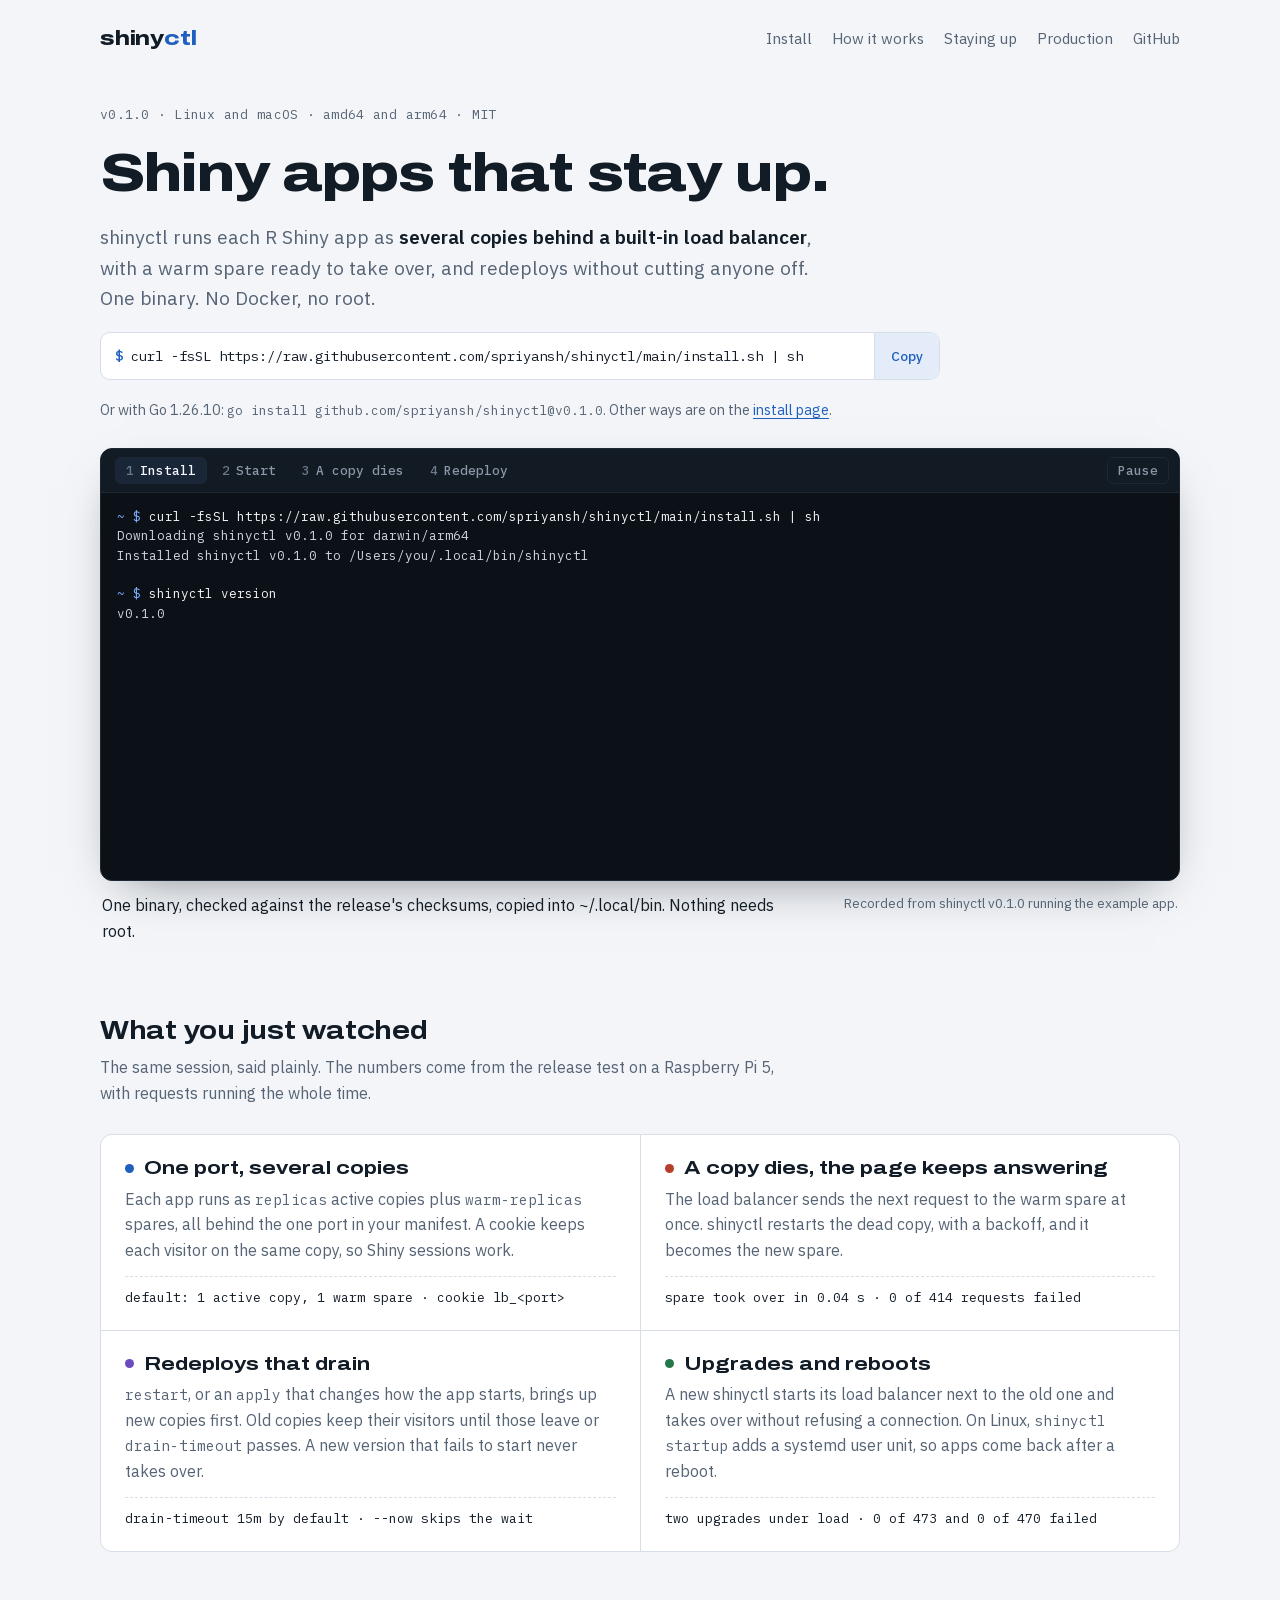
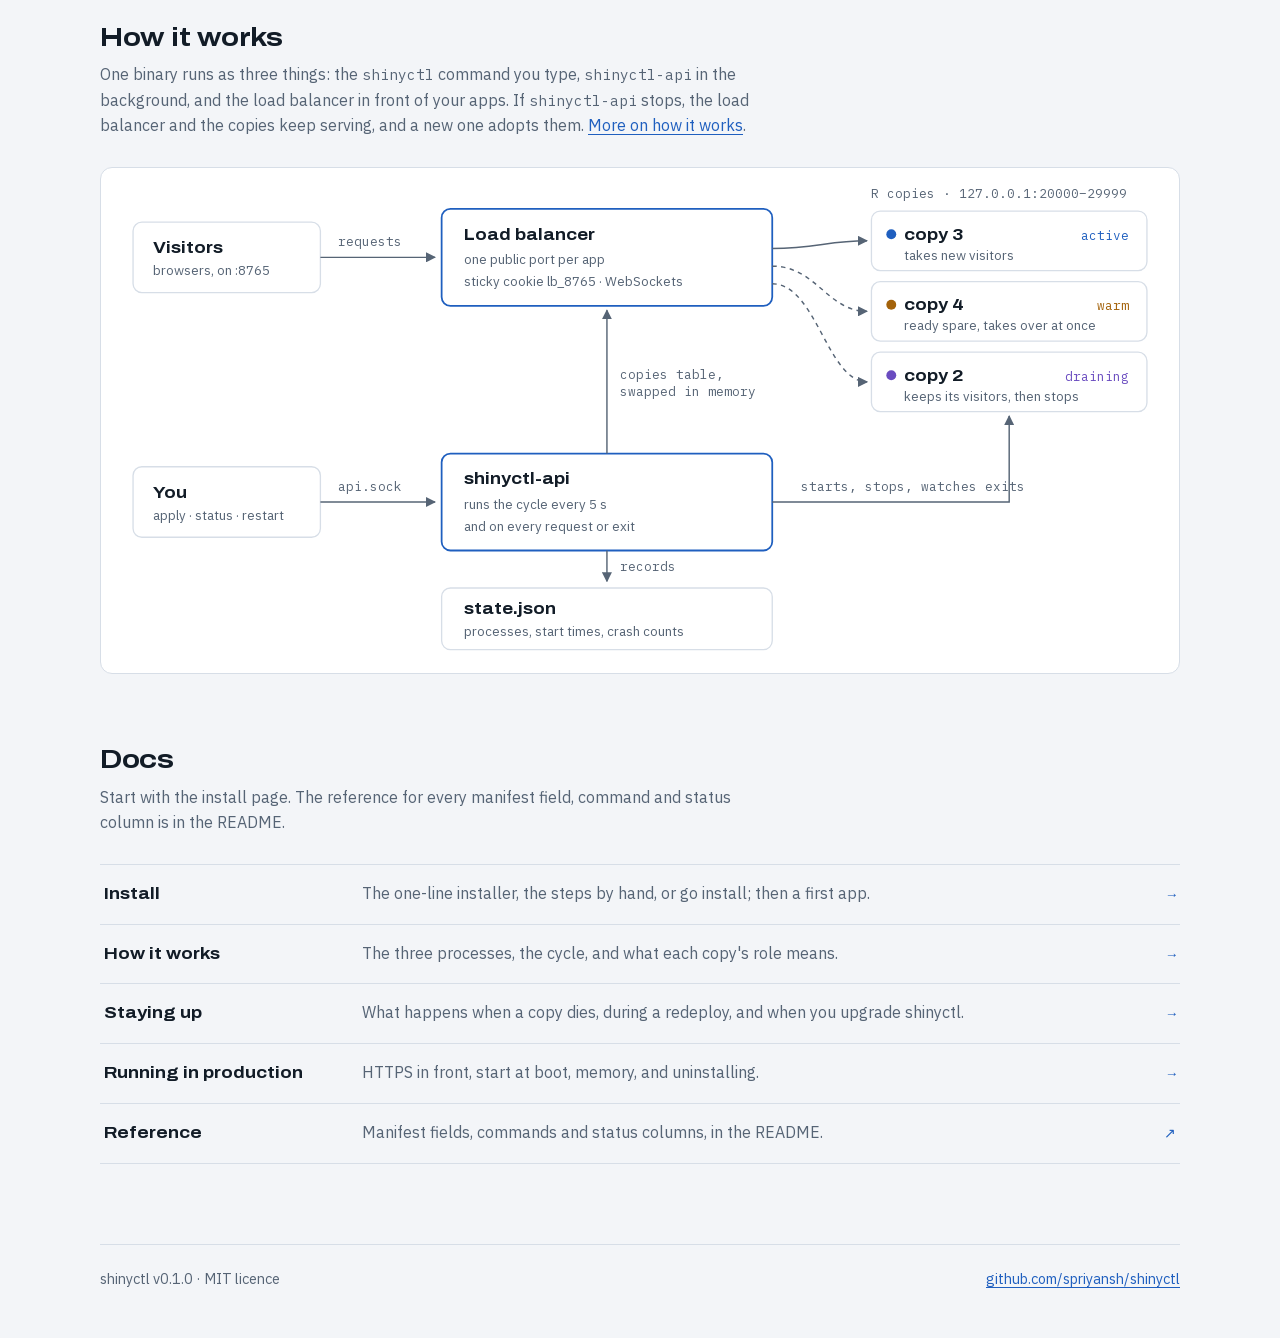
==== site/index.html @ 1c8b4a30 "docs: add a website with diagrams of how it works The README is the reference; the site explains. si" ====
<!doctype html>
<html lang="en" class="no-js">
<head>
<meta charset="utf-8">
<meta name="viewport" content="width=device-width, initial-scale=1, viewport-fit=cover">
<title>shinyctl: Shiny apps that stay up</title>
<meta name="description" content="shinyctl runs each R Shiny app as several copies behind a built-in load balancer, with a warm spare and redeploys that don't cut visitors off. One binary for Linux and macOS, no Docker, no root.">
<meta property="og:title" content="shinyctl: Shiny apps that stay up">
<meta property="og:description" content="Several copies of each Shiny app behind a built-in load balancer, warm spares, and redeploys that don't cut visitors off. One binary, no Docker.">
<link rel="icon" href="assets/favicon.svg" type="image/svg+xml">
<link rel="preload" href="assets/fonts/archivo-latin.woff2" as="font" type="font/woff2" crossorigin>
<link rel="stylesheet" href="assets/site.css">
<script src="assets/site.js" defer></script>
</head>
<body>
<div class="wrap">
<header class="top">
  <a class="mark" href="index.html">shiny<span>ctl</span></a>
  <nav class="nav" aria-label="Site">
    <a href="install.html">Install</a>
    <a href="how-it-works.html">How it works</a>
    <a href="staying-up.html">Staying up</a>
    <a href="production.html">Production</a>
    <a href="https://github.com/spriyansh/shinyctl">GitHub</a>
  </nav>
</header>

<main>
  <section class="hero" aria-labelledby="h1">
    <p class="eyebrow">v0.1.0 · Linux and macOS · amd64 and arm64 · MIT</p>
    <h1 id="h1">Shiny apps that stay up.</h1>
    <p class="lede">shinyctl runs each R Shiny app as <strong>several copies behind a built-in load balancer</strong>, with a warm spare ready to take over, and redeploys without cutting anyone off. One binary. No Docker, no root.</p>
    <div class="install">
      <code id="install-cmd" data-text="curl -fsSL https://raw.githubusercontent.com/spriyansh/shinyctl/main/install.sh | sh"><b>$ </b>curl -fsSL https://raw.githubusercontent.com/spriyansh/shinyctl/main/install.sh | sh</code>
      <button type="button" data-copy="install-cmd">Copy</button>
    </div>
    <p class="alt">Or with Go 1.26.10: <code>go install github.com/spriyansh/shinyctl@v0.1.0</code>. Other ways are on the <a href="install.html">install page</a>.</p>
  </section>

  <figure class="watch" id="watch">
    <div class="term">
      <div class="term-bar">
        <div class="scenes" role="group" aria-label="Scenes">
          <button type="button" aria-pressed="true"><span class="n">1</span>Install</button>
          <button type="button" aria-pressed="false"><span class="n">2</span>Start</button>
          <button type="button" aria-pressed="false"><span class="n">3</span>A copy dies</button>
          <button type="button" aria-pressed="false"><span class="n">4</span>Redeploy</button>
        </div>
        <button type="button" class="play" id="play" aria-pressed="true">Play</button>
      </div>
      <div class="term-body" id="term" tabindex="0" aria-label="Terminal session"><div class="ln"><span class="ps">~ $ </span><span class="cmd">curl -fsSL https://raw.githubusercontent.com/spriyansh/shinyctl/main/install.sh | sh</span></div><div class="ln">Downloading shinyctl v0.1.0 for darwin/arm64</div><div class="ln">Installed shinyctl v0.1.0 to /Users/you/.local/bin/shinyctl</div><div class="ln"> </div><div class="ln"><span class="ps">~ $ </span><span class="cmd">shinyctl version</span></div><div class="ln">v0.1.0</div></div>
    </div>
    <figcaption class="term-foot">
      <p class="caption" id="caption" aria-live="polite">One binary, checked against the release's checksums, copied into <code>~/.local/bin</code>. Nothing needs root.</p>
      <p class="source">Recorded from shinyctl v0.1.0 running the example app.</p>
    </figcaption>
  </figure>

  <section class="block" aria-labelledby="h-got">
    <header>
      <h2 id="h-got">What you just watched</h2>
      <p>The same session, said plainly. The numbers come from the release test on a Raspberry Pi 5, with requests running the whole time.</p>
    </header>
    <div class="facts">
      <article class="fact">
        <h3><span class="dot active"></span>One port, several copies</h3>
        <p>Each app runs as <code>replicas</code> active copies plus <code>warm-replicas</code> spares, all behind the one port in your manifest. A cookie keeps each visitor on the same copy, so Shiny sessions work.</p>
        <p class="measure">default: 1 active copy, 1 warm spare · cookie lb_&lt;port&gt;</p>
      </article>
      <article class="fact">
        <h3><span class="dot down"></span>A copy dies, the page keeps answering</h3>
        <p>The load balancer sends the next request to the warm spare at once. shinyctl restarts the dead copy, with a backoff, and it becomes the new spare.</p>
        <p class="measure">spare took over in 0.04 s · 0 of 414 requests failed</p>
      </article>
      <article class="fact">
        <h3><span class="dot drain"></span>Redeploys that drain</h3>
        <p><code>restart</code>, or an <code>apply</code> that changes how the app starts, brings up new copies first. Old copies keep their visitors until those leave or <code>drain-timeout</code> passes. A new version that fails to start never takes over.</p>
        <p class="measure">drain-timeout 15m by default · --now skips the wait</p>
      </article>
      <article class="fact">
        <h3><span class="dot ok"></span>Upgrades and reboots</h3>
        <p>A new shinyctl starts its load balancer next to the old one and takes over without refusing a connection. On Linux, <code>shinyctl startup</code> adds a systemd user unit, so apps come back after a reboot.</p>
        <p class="measure">two upgrades under load · 0 of 473 and 0 of 470 failed</p>
      </article>
    </div>
  </section>

  <section class="block" aria-labelledby="h-how">
    <header>
      <h2 id="h-how">How it works</h2>
      <p>One binary runs as three things: the <code>shinyctl</code> command you type, <code>shinyctl-api</code> in the background, and the load balancer in front of your apps. If <code>shinyctl-api</code> stops, the load balancer and the copies keep serving, and a new one adopts them. <a href="how-it-works.html">More on how it works</a>.</p>
    </header>
    <figure class="diagram">
      <svg class="arch-wide" viewBox="0 0 960 440" role="img" aria-labelledby="arch-title arch-desc">
        <title id="arch-title">How shinyctl is put together</title>
        <desc id="arch-desc">Visitors reach the load balancer on the app's port, which sends each request to one of the app's R copies. You talk to shinyctl-api over a socket; it records state in state.json, pushes the copies table to the load balancer, and starts and stops the copies.</desc>
        <defs>
          <marker id="ar" viewBox="0 0 10 10" refX="9" refY="5" markerWidth="7" markerHeight="7" orient="auto-start-reverse"><path class="d-arrow" d="M0,0 L10,5 L0,10 z"/></marker>
        </defs>
        <rect class="d-box" x="20" y="40" width="170" height="64" rx="8"/>
        <text class="d-title" x="38" y="68">Visitors</text>
        <text class="d-sub" x="38" y="88">browsers, on :8765</text>
        <path class="d-wire" d="M190,72 H294" marker-end="url(#ar)"/>
        <text class="d-label" x="206" y="62">requests</text>
        <rect class="d-box key" x="300" y="28" width="300" height="88" rx="8"/>
        <text class="d-title" x="320" y="56">Load balancer</text>
        <text class="d-sub" x="320" y="78">one public port per app</text>
        <text class="d-sub" x="320" y="98">sticky cookie lb_8765 · WebSockets</text>
        <text class="d-label" x="690" y="18">R copies · 127.0.0.1:20000–29999</text>
        <rect class="d-box" x="690" y="30" width="250" height="54" rx="8"/>
        <circle class="r-active" cx="708" cy="51" r="4.5"/>
        <text class="d-title" x="720" y="56">copy 3</text>
        <text class="d-label r-active" x="924" y="56" text-anchor="end">active</text>
        <text class="d-sub" x="720" y="74">takes new visitors</text>
        <rect class="d-box" x="690" y="94" width="250" height="54" rx="8"/>
        <circle class="r-warm" cx="708" cy="115" r="4.5"/>
        <text class="d-title" x="720" y="120">copy 4</text>
        <text class="d-label r-warm" x="924" y="120" text-anchor="end">warm</text>
        <text class="d-sub" x="720" y="138">ready spare, takes over at once</text>
        <rect class="d-box" x="690" y="158" width="250" height="54" rx="8"/>
        <circle class="r-drain" cx="708" cy="179" r="4.5"/>
        <text class="d-title" x="720" y="184">copy 2</text>
        <text class="d-label r-drain" x="924" y="184" text-anchor="end">draining</text>
        <text class="d-sub" x="720" y="202">keeps its visitors, then stops</text>
        <path class="d-wire" d="M600,64 C640,64 650,57 686,57" marker-end="url(#ar)"/>
        <path class="d-wire dash" d="M600,80 C640,80 650,121 686,121" marker-end="url(#ar)"/>
        <path class="d-wire dash" d="M600,96 C640,96 650,185 686,185" marker-end="url(#ar)"/>
        <rect class="d-box key" x="300" y="250" width="300" height="88" rx="8"/>
        <text class="d-title" x="320" y="278">shinyctl-api</text>
        <text class="d-sub" x="320" y="300">runs the cycle every 5 s</text>
        <text class="d-sub" x="320" y="320">and on every request or exit</text>
        <path class="d-wire" d="M450,250 V120" marker-end="url(#ar)"/>
        <text class="d-label" x="462" y="182">copies table,</text>
        <text class="d-label" x="462" y="198">swapped in memory</text>
        <path class="d-wire" d="M600,294 H815 V216" marker-end="url(#ar)"/>
        <text class="d-label" x="626" y="284">starts, stops, watches exits</text>
        <rect class="d-box" x="20" y="262" width="170" height="64" rx="8"/>
        <text class="d-title" x="38" y="290">You</text>
        <text class="d-sub" x="38" y="310">apply · status · restart</text>
        <path class="d-wire" d="M190,294 H294" marker-end="url(#ar)"/>
        <text class="d-label" x="206" y="284">api.sock</text>
        <path class="d-wire" d="M450,338 V366" marker-end="url(#ar)"/>
        <text class="d-label" x="462" y="357">records</text>
        <rect class="d-box" x="300" y="372" width="300" height="56" rx="8"/>
        <text class="d-title" x="320" y="396">state.json</text>
        <text class="d-sub" x="320" y="416">processes, start times, crash counts</text>
      </svg>
  <svg class="arch-narrow" viewBox="0 0 360 660" role="img" aria-labelledby="archn-title archn-desc">
    <title id="archn-title">How shinyctl is put together</title>
    <desc id="archn-desc">Visitors reach the load balancer, which sends each request to one of the app's R copies. You talk to shinyctl-api, which records state in state.json, pushes the copies table to the load balancer, and starts and stops the copies.</desc>
    <defs>
      <marker id="arn" viewBox="0 0 10 10" refX="9" refY="5" markerWidth="7" markerHeight="7" orient="auto-start-reverse"><path class="d-arrow" d="M0,0 L10,5 L0,10 z"/></marker>
    </defs>
    <rect class="d-box" x="20" y="12" width="270" height="52" rx="8"/>
    <text class="d-title" x="36" y="36">Visitors</text>
    <text class="d-sub" x="36" y="54">browsers, on :8765</text>
    <path class="d-wire" d="M155,64 V92" marker-end="url(#arn)"/>
    <text class="d-label" x="163" y="82">requests</text>
    <rect class="d-box key" x="20" y="96" width="270" height="78" rx="8"/>
    <text class="d-title" x="36" y="120">Load balancer</text>
    <text class="d-sub" x="36" y="140">one public port per app</text>
    <text class="d-sub" x="36" y="158">sticky cookie lb_8765 · WebSockets</text>
    <path class="d-wire" d="M155,174 V200" marker-end="url(#arn)"/>
    <text class="d-label" x="163" y="191">to one copy</text>
    <text class="d-label" x="20" y="222">R copies · 127.0.0.1:20000–29999</text>
    <rect class="d-box" x="20" y="232" width="270" height="48" rx="8"/>
    <circle class="r-active" cx="36" cy="252" r="4.5"/>
    <text class="d-title" x="48" y="257">copy 3</text>
    <text class="d-label r-active" x="278" y="257" text-anchor="end">active</text>
    <text class="d-sub" x="48" y="273">takes new visitors</text>
    <rect class="d-box" x="20" y="288" width="270" height="48" rx="8"/>
    <circle class="r-warm" cx="36" cy="308" r="4.5"/>
    <text class="d-title" x="48" y="313">copy 4</text>
    <text class="d-label r-warm" x="278" y="313" text-anchor="end">warm</text>
    <text class="d-sub" x="48" y="329">ready spare</text>
    <rect class="d-box" x="20" y="344" width="270" height="48" rx="8"/>
    <circle class="r-drain" cx="36" cy="364" r="4.5"/>
    <text class="d-title" x="48" y="369">copy 2</text>
    <text class="d-label r-drain" x="278" y="369" text-anchor="end">draining</text>
    <text class="d-sub" x="48" y="385">keeps its visitors, then stops</text>
    <rect class="d-box" x="20" y="410" width="270" height="48" rx="8"/>
    <text class="d-title" x="36" y="432">You</text>
    <text class="d-sub" x="36" y="449">apply · status · restart</text>
    <path class="d-wire" d="M155,458 V486" marker-end="url(#arn)"/>
    <text class="d-label" x="163" y="476">api.sock</text>
    <rect class="d-box key" x="20" y="490" width="270" height="72" rx="8"/>
    <text class="d-title" x="36" y="514">shinyctl-api</text>
    <text class="d-sub" x="36" y="534">runs the cycle every 5 s</text>
    <text class="d-sub" x="36" y="552">and on every request or exit</text>
    <path class="d-wire" d="M155,562 V590" marker-end="url(#arn)"/>
    <text class="d-label" x="163" y="580">records</text>
    <rect class="d-box" x="20" y="594" width="270" height="52" rx="8"/>
    <text class="d-title" x="36" y="616">state.json</text>
    <text class="d-sub" x="36" y="634">processes, start times, crash counts</text>
    <path class="d-wire" d="M290,512 H318 V312 H294" marker-end="url(#arn)"/>
    <text class="d-label" transform="rotate(-90 333 410)" x="333" y="410" text-anchor="middle">starts and stops</text>
    <path class="d-wire" d="M290,540 H342 V135 H294" marker-end="url(#arn)"/>
    <text class="d-label" transform="rotate(-90 354 330)" x="354" y="330" text-anchor="middle">copies table, swapped in memory</text>
  </svg>
    </figure>
  </section>

  <section class="block" id="docs" aria-labelledby="h-docs">
    <header>
      <h2 id="h-docs">Docs</h2>
      <p>Start with the install page. The reference for every manifest field, command and status column is in the README.</p>
    </header>
    <ul class="docs">
      <li><a href="install.html"><b>Install</b><span>The one-line installer, the steps by hand, or go install; then a first app.</span><i>→</i></a></li>
      <li><a href="how-it-works.html"><b>How it works</b><span>The three processes, the cycle, and what each copy's role means.</span><i>→</i></a></li>
      <li><a href="staying-up.html"><b>Staying up</b><span>What happens when a copy dies, during a redeploy, and when you upgrade shinyctl.</span><i>→</i></a></li>
      <li><a href="production.html"><b>Running in production</b><span>HTTPS in front, start at boot, memory, and uninstalling.</span><i>→</i></a></li>
      <li><a href="https://github.com/spriyansh/shinyctl#manifest"><b>Reference</b><span>Manifest fields, commands and status columns, in the README.</span><i>↗</i></a></li>
    </ul>
  </section>
</main>

<footer class="foot">
  <span>shinyctl v0.1.0 · MIT licence</span>
  <a href="https://github.com/spriyansh/shinyctl">github.com/spriyansh/shinyctl</a>
</footer>
</div>
</body>
</html>
---- site/assets/site.css ----
/* The shinyctl site: one stylesheet for every page.
   Layout: a header, then either the landing page (headline, terminal, sections)
   or a doc page (a short sidebar of pages next to the text). */

@font-face {
  font-family: "Archivo";
  src: url("fonts/archivo-latin.woff2") format("woff2");
  font-weight: 600 800;
  font-stretch: 100% 125%;
  font-display: swap;
  unicode-range: U+0000-00FF, U+0131, U+0152-0153, U+02BB-02BC, U+02C6, U+02DA, U+02DC, U+0304, U+0308, U+0329, U+2000-206F, U+20AC, U+2122, U+2191, U+2193, U+2212, U+2215, U+FEFF, U+FFFD;
}
@font-face {
  font-family: "IBM Plex Sans";
  src: url("fonts/ibm-plex-sans-latin.woff2") format("woff2");
  font-weight: 400 600;
  font-display: swap;
  unicode-range: U+0000-00FF, U+0131, U+0152-0153, U+02BB-02BC, U+02C6, U+02DA, U+02DC, U+0304, U+0308, U+0329, U+2000-206F, U+20AC, U+2122, U+2191, U+2193, U+2212, U+2215, U+FEFF, U+FFFD;
}
@font-face {
  font-family: "IBM Plex Mono";
  src: url("fonts/ibm-plex-mono-400-latin.woff2") format("woff2");
  font-weight: 400;
  font-display: swap;
  unicode-range: U+0000-00FF, U+0131, U+0152-0153, U+02BB-02BC, U+02C6, U+02DA, U+02DC, U+0304, U+0308, U+0329, U+2000-206F, U+20AC, U+2122, U+2191, U+2193, U+2212, U+2215, U+FEFF, U+FFFD;
}
@font-face {
  font-family: "IBM Plex Mono";
  src: url("fonts/ibm-plex-mono-500-latin.woff2") format("woff2");
  font-weight: 500;
  font-display: swap;
  unicode-range: U+0000-00FF, U+0131, U+0152-0153, U+02BB-02BC, U+02C6, U+02DA, U+02DC, U+0304, U+0308, U+0329, U+2000-206F, U+20AC, U+2122, U+2191, U+2193, U+2212, U+2215, U+FEFF, U+FFFD;
}

:root {
  --bg: #f3f5f8;
  --surface: #ffffff;
  --ink: #121c27;
  --muted: #566475;
  --line: #d7dee7;
  --accent: #1f5fbf;
  --accent-soft: #e4ecf9;
  --warm: #a3620a;
  --drain: #6a4cc0;
  --down: #b63f29;
  --ok: #23784a;
  --code-bg: #eaeef4;

  /* The terminal and code blocks keep one dark look in both themes. */
  --term-bg: #0c1117;
  --term-edge: #1e2834;
  --term-bar: #121a23;
  --term-fg: #cfd8e3;
  --term-dim: #6c7b8c;
  --term-prompt: #7fb0ff;
  --term-cmd: #f4f7fb;
  --term-hl: #182638;
  --term-tab: #8b98a8;

  --display: "Archivo", "Helvetica Neue", Arial, sans-serif;
  --body: "IBM Plex Sans", "Segoe UI", system-ui, sans-serif;
  --mono: "IBM Plex Mono", ui-monospace, "SFMono-Regular", Menlo, Consolas, monospace;

  --step-1: 1.2rem;
  --step-2: 1.6rem;
  --step-3: clamp(2.1rem, 1.4rem + 3vw, 3.4rem);
  color-scheme: light;
}
@media (prefers-color-scheme: dark) {
  :root {
    --bg: #0d131a; --surface: #141c26; --ink: #e5ebf2; --muted: #96a4b5; --line: #263242;
    --accent: #84aef4; --accent-soft: #1a2940; --warm: #e2b45f; --drain: #b59ef3; --down: #f0907c; --ok: #6fcf97;
    --code-bg: #1a2431;
    --term-bg: #090d12; --term-edge: #263445; --term-bar: #0f161e;
    color-scheme: dark;
  }
}

* { box-sizing: border-box; }
html { -webkit-text-size-adjust: 100%; }
body {
  margin: 0;
  background: var(--bg);
  color: var(--ink);
  font-family: var(--body);
  font-size: 16px;
  line-height: 1.6;
  padding-inline: max(20px, env(safe-area-inset-left, 0px)) max(20px, env(safe-area-inset-right, 0px));
  padding-block: 0 48px;
  -webkit-font-smoothing: antialiased;
}
.wrap { max-width: 1080px; margin-inline: auto; }
a { color: var(--accent); text-underline-offset: 3px; }
a:focus-visible, button:focus-visible, [tabindex]:focus-visible { outline: 2px solid var(--accent); outline-offset: 2px; border-radius: 4px; }
code, kbd { font-family: var(--mono); font-size: 0.9em; }
h1, h2, h3 { font-family: var(--display); font-stretch: 118%; text-wrap: balance; line-height: 1.12; margin: 0; }
img, svg { max-width: 100%; }

/* Header and footer, the same on every page */
.top { display: flex; align-items: center; justify-content: space-between; gap: 12px 24px; padding-block: 22px; flex-wrap: wrap; }
.mark { font-family: var(--display); font-stretch: 125%; font-weight: 800; font-size: 1.25rem; letter-spacing: -0.01em; color: var(--ink); text-decoration: none; }
.mark span { color: var(--accent); }
.nav { display: flex; align-items: center; gap: 6px 20px; flex-wrap: wrap; font-size: 0.95rem; }
.nav a { color: var(--muted); text-decoration: none; }
.nav a:hover, .nav a[aria-current="page"] { color: var(--ink); }
.nav a[aria-current="page"] { text-decoration: underline; text-decoration-color: var(--accent); text-decoration-thickness: 2px; text-underline-offset: 6px; }
.foot { margin-top: 80px; padding-top: 22px; border-top: 1px solid var(--line); display: flex; justify-content: space-between; gap: 8px 16px; flex-wrap: wrap; color: var(--muted); font-size: 0.9rem; }

/* Landing page */
.hero { display: grid; gap: 18px; padding-block: 28px 26px; max-width: 840px; }
.eyebrow { font-family: var(--mono); font-size: 0.82rem; letter-spacing: 0.02em; color: var(--muted); margin: 0; }
.hero h1 { font-size: var(--step-3); font-weight: 800; letter-spacing: -0.02em; }
.lede { font-size: var(--step-1); color: var(--muted); margin: 0; max-width: 62ch; }
.lede strong { color: var(--ink); font-weight: 600; }
.install { display: flex; align-items: stretch; border: 1px solid var(--line); background: var(--surface); border-radius: 10px; overflow: hidden; max-width: 100%; }
.install code { flex: 1; min-width: 0; padding: 12px 14px; white-space: nowrap; overflow-x: auto; font-size: 0.86rem; color: var(--ink); }
.install code b { color: var(--accent); font-weight: 500; user-select: none; }
.install button { font: 500 0.85rem var(--body); border: 0; border-left: 1px solid var(--line); background: var(--accent-soft); color: var(--accent); padding: 0 16px; cursor: pointer; }
.install button:hover { background: var(--accent); color: var(--surface); }
.alt { margin: 0; font-size: 0.9rem; color: var(--muted); }

.watch { margin: 0; }
.term { background: var(--term-bg); border: 1px solid var(--term-edge); border-radius: 12px; overflow: hidden; color: var(--term-fg); box-shadow: 0 18px 50px -24px rgba(8, 16, 28, 0.55); }
.term-bar { display: flex; align-items: center; justify-content: space-between; gap: 12px; padding: 8px 10px 8px 14px; background: var(--term-bar); border-bottom: 1px solid var(--term-edge); flex-wrap: wrap; }
.scenes { display: flex; gap: 4px; flex-wrap: wrap; }
.scenes button, .play { font: 500 0.8rem var(--mono); color: var(--term-tab); background: transparent; border: 1px solid transparent; border-radius: 6px; padding: 4px 10px; cursor: pointer; }
.play { border-color: var(--term-edge); }
.scenes button:hover, .play:hover { color: var(--term-cmd); }
.scenes button[aria-pressed="true"] { color: var(--term-cmd); border-color: var(--term-edge); background: var(--term-hl); }
.scenes .n { color: var(--term-dim); margin-right: 6px; }
.no-js .scenes, .no-js .play { visibility: hidden; }
.term-body { font-family: var(--mono); font-size: 12.5px; line-height: 1.55; padding: 14px 16px 18px; height: 31em; overflow: auto; white-space: pre; }
.ln { min-height: 1.55em; }
.ln.hl { background: var(--term-hl); box-shadow: -16px 0 0 var(--term-hl), 16px 0 0 var(--term-hl); }
.ps { color: var(--term-prompt); user-select: none; }
.cmd { color: var(--term-cmd); }
.gap { color: var(--term-dim); font-style: italic; }
.cursor { display: inline-block; width: 0.6em; height: 1.1em; vertical-align: -0.18em; background: var(--term-cmd); margin-left: 1px; animation: blink 1s steps(1) infinite; }
@keyframes blink { 50% { opacity: 0; } }
.term-foot { display: flex; justify-content: space-between; gap: 8px 16px; flex-wrap: wrap; padding: 12px 2px 0; }
.caption { margin: 0; max-width: 70ch; }
.source { margin: 0; font-size: 0.85rem; color: var(--muted); }

section.block { padding-block: 72px 0; }
.block > header { display: grid; gap: 10px; margin-bottom: 28px; max-width: 680px; }
.block h2 { font-size: var(--step-2); font-weight: 700; letter-spacing: -0.01em; }
.block > header p { margin: 0; color: var(--muted); }

.facts { display: grid; grid-template-columns: repeat(auto-fit, minmax(min(100%, 440px), 1fr)); gap: 1px; background: var(--line); border: 1px solid var(--line); border-radius: 12px; overflow: hidden; }
.fact { background: var(--surface); padding: 22px 24px; display: grid; gap: 8px; align-content: start; min-width: 0; }
.fact h3 { font-size: var(--step-1); font-weight: 700; display: flex; align-items: center; gap: 10px; }
.fact p { margin: 0; color: var(--muted); }
.dot { width: 9px; height: 9px; border-radius: 50%; flex: none; }
.dot.active { background: var(--accent); }
.dot.down { background: var(--down); }
.dot.drain { background: var(--drain); }
.dot.ok { background: var(--ok); }
.measure { font-family: var(--mono); font-size: 0.82rem; color: var(--ink) !important; border-top: 1px dashed var(--line); padding-top: 10px; margin-top: 4px !important; }

.docs { list-style: none; padding: 0; margin: 0; border-top: 1px solid var(--line); }
.docs li { border-bottom: 1px solid var(--line); }
.docs a { display: grid; grid-template-columns: minmax(0, 15rem) minmax(0, 1fr) auto; gap: 18px; align-items: baseline; padding: 16px 4px; text-decoration: none; color: var(--ink); }
.docs a:hover { background: var(--accent-soft); }
.docs b { font-family: var(--display); font-stretch: 112%; font-size: 1.05rem; }
.docs span { color: var(--muted); }
.docs i { font-style: normal; color: var(--accent); font-family: var(--mono); font-size: 0.85rem; }

/* Diagrams (inline SVG, colored from the tokens) */
.diagram { background: var(--surface); border: 1px solid var(--line); border-radius: 12px; overflow-x: auto; padding: 10px; margin: 0; }
.diagram svg { display: block; width: 100%; min-width: 760px; height: auto; }
.diagram svg.timeline { min-width: 820px; }
.diagram svg.arch-narrow { display: none; min-width: 0; max-width: 420px; margin-inline: auto; }
.diagram .hint { display: none; margin: 0 4px 6px; font-size: 0.85rem; color: var(--muted); }
.diagram figcaption { font-size: 0.88rem; color: var(--muted); padding: 6px 8px 2px; }
.d-box { fill: var(--surface); stroke: var(--line); stroke-width: 1.2; }
.d-box.key { stroke: var(--accent); stroke-width: 1.6; }
.d-title { fill: var(--ink); font: 700 15px var(--display); font-stretch: 112%; }
.d-sub { fill: var(--muted); font: 400 12px var(--body); }
.d-label { fill: var(--muted); font: 400 11.5px var(--mono); }
.d-strong { fill: var(--ink); font: 500 11.5px var(--mono); }
.d-wire { stroke: var(--muted); stroke-width: 1.3; fill: none; }
.d-wire.dash { stroke-dasharray: 4 4; }
.d-arrow { fill: var(--muted); }
.d-grid { stroke: var(--line); stroke-width: 1; }
.d-mark { stroke: var(--ink); stroke-width: 1.2; stroke-dasharray: 3 3; }
.r-active { fill: var(--accent); }
.r-warm { fill: var(--warm); }
.r-drain { fill: var(--drain); }
.r-down { fill: var(--down); }
.r-start { fill: var(--muted); fill-opacity: 0.35; }
.r-lb { fill: var(--ok); }
.r-api { fill: var(--muted); fill-opacity: 0.55; }
.r-fade { fill-opacity: 0.45; }
.bar-label.on-light { fill: var(--ink); }
.bar-label { fill: var(--surface); font: 500 11px var(--mono); }
.d-lane { fill: var(--ink); font: 600 13px var(--body); }
.d-lane-sub { fill: var(--muted); font: 400 11.5px var(--body); }
.d-tick { stroke: var(--ok); stroke-width: 2; stroke-linecap: round; }
.d-axis { stroke: var(--muted); stroke-width: 1; }

.cycle { display: grid; grid-template-columns: repeat(auto-fit, minmax(min(100%, 180px), 1fr)); gap: 14px; list-style: none; padding: 0; margin: 0; counter-reset: step; }
.cycle li { counter-increment: step; display: grid; gap: 4px; align-content: start; padding-top: 12px; border-top: 2px solid var(--line); min-width: 0; }
.cycle li::before { content: counter(step); font: 500 0.8rem var(--mono); color: var(--accent); }
.cycle b { font-family: var(--display); font-stretch: 112%; font-size: 1.05rem; }
.cycle span { color: var(--muted); font-size: 0.95rem; }

/* Doc pages */
.doc { display: grid; grid-template-columns: 200px minmax(0, 1fr); gap: 48px; padding-top: 24px; align-items: start; }
.side { position: sticky; top: calc(env(safe-area-inset-top, 0px) + 20px); font-size: 0.95rem; }
.side p { font: 500 0.75rem var(--mono); text-transform: uppercase; letter-spacing: 0.06em; color: var(--muted); margin: 0 0 8px; }
.side ul { list-style: none; margin: 0 0 24px; padding: 0; display: grid; gap: 2px; }
.side a { display: block; padding: 4px 10px; border-radius: 6px; color: var(--muted); text-decoration: none; }
.side a:hover { color: var(--ink); background: var(--accent-soft); }
.side a[aria-current="page"] { color: var(--accent); background: var(--accent-soft); font-weight: 500; }

.prose { max-width: 72ch; min-width: 0; }
.prose > h1 { font-size: clamp(1.9rem, 1.4rem + 2vw, 2.6rem); font-weight: 800; letter-spacing: -0.015em; }
.prose > .lede { margin-top: 14px; }
.prose h2 { font-size: var(--step-2); font-weight: 700; margin-top: 56px; padding-top: 8px; scroll-margin-top: 20px; }
.prose h3 { font-size: var(--step-1); font-weight: 700; margin-top: 32px; scroll-margin-top: 20px; }
.prose p, .prose ul, .prose ol, .prose table, .prose pre, .prose figure { margin: 14px 0 0; }
.prose ul, .prose ol { padding-left: 1.3em; }
.prose li + li { margin-top: 6px; }
.prose :not(pre) > code { background: var(--code-bg); padding: 1px 5px; border-radius: 4px; overflow-wrap: anywhere; }
.prose pre { background: var(--term-bg); color: var(--term-fg); border: 1px solid var(--term-edge); border-radius: 10px; padding: 14px 16px; overflow-x: auto; font-family: var(--mono); font-size: 13px; line-height: 1.55; position: relative; }
.prose pre code { font-size: inherit; }
.prose pre .c { color: var(--term-dim); }
.copy-code { position: absolute; top: 8px; right: 8px; font: 500 0.75rem var(--mono); color: var(--term-tab); background: var(--term-bar); border: 1px solid var(--term-edge); border-radius: 6px; padding: 3px 8px; cursor: pointer; }
.copy-code:hover { color: var(--term-cmd); }
.prose .diagram { margin-top: 20px; }
.prose table { border-collapse: collapse; width: 100%; font-size: 0.95rem; display: block; overflow-x: auto; }
.prose th, .prose td { text-align: left; vertical-align: top; padding: 8px 12px 8px 0; border-bottom: 1px solid var(--line); }
.prose th { font-weight: 600; white-space: nowrap; }
.prose td:first-child { white-space: nowrap; }
.note { border-left: 3px solid var(--accent); background: var(--accent-soft); padding: 12px 16px; border-radius: 0 8px 8px 0; }
.note p:first-child { margin-top: 0; }
.legend { display: flex; flex-wrap: wrap; gap: 6px 18px; font-size: 0.88rem; color: var(--muted); margin-top: 10px; }
.legend span { display: inline-flex; align-items: center; gap: 6px; }
.legend i { width: 14px; height: 8px; border-radius: 2px; display: inline-block; }
.pager { display: flex; justify-content: space-between; gap: 16px; flex-wrap: wrap; margin-top: 64px; padding-top: 20px; border-top: 1px solid var(--line); }
.pager a { display: grid; text-decoration: none; }
.pager a span { font: 500 0.75rem var(--mono); text-transform: uppercase; letter-spacing: 0.06em; color: var(--muted); }
.pager a b { font-family: var(--display); font-stretch: 112%; font-size: 1.1rem; }
.pager .next { text-align: right; margin-left: auto; }

@media (max-width: 820px) {
  .doc { grid-template-columns: 1fr; gap: 8px; }
  .side { position: static; }
  .side ul { display: flex; flex-wrap: wrap; gap: 4px; margin-bottom: 12px; }
  .side p:last-of-type, .side ul:last-of-type { display: none; }
}
@media (max-width: 700px) {
  .diagram svg.arch-wide { display: none; }
  .diagram svg.arch-narrow { display: block; }
  .diagram .hint { display: block; }
  .diagram .wide-only { display: none; }
}
@media (max-width: 620px) {
  body { padding-inline: max(16px, env(safe-area-inset-left, 0px)) max(16px, env(safe-area-inset-right, 0px)); }
  .top { padding-block: 16px; }
  .nav { gap: 4px 16px; font-size: 0.92rem; }
  .hero { padding-block: 12px 20px; }
  .docs a { grid-template-columns: 1fr; gap: 2px; }
  .docs i { display: none; }
  .term-body { font-size: 11px; height: 24em; padding: 12px; }
  .term-bar { flex-wrap: nowrap; padding-left: 8px; }
  .scenes { flex-wrap: nowrap; overflow-x: auto; min-width: 0; scrollbar-width: none; }
  .scenes button { white-space: nowrap; }
  .play { flex: none; }
  .fact { padding: 18px; }
  section.block { padding-block: 56px 0; }
  .prose pre { font-size: 12px; }
}
/* Bigger targets for fingers. */
@media (pointer: coarse) {
  .scenes button, .play { padding: 8px 12px; }
  .install button { padding: 0 18px; }
  .copy-code { padding: 6px 10px; }
  .side a { padding: 8px 12px; }
  .nav a { padding-block: 6px; }
}
@media (prefers-reduced-motion: reduce) {
  .cursor { animation: none; }
}
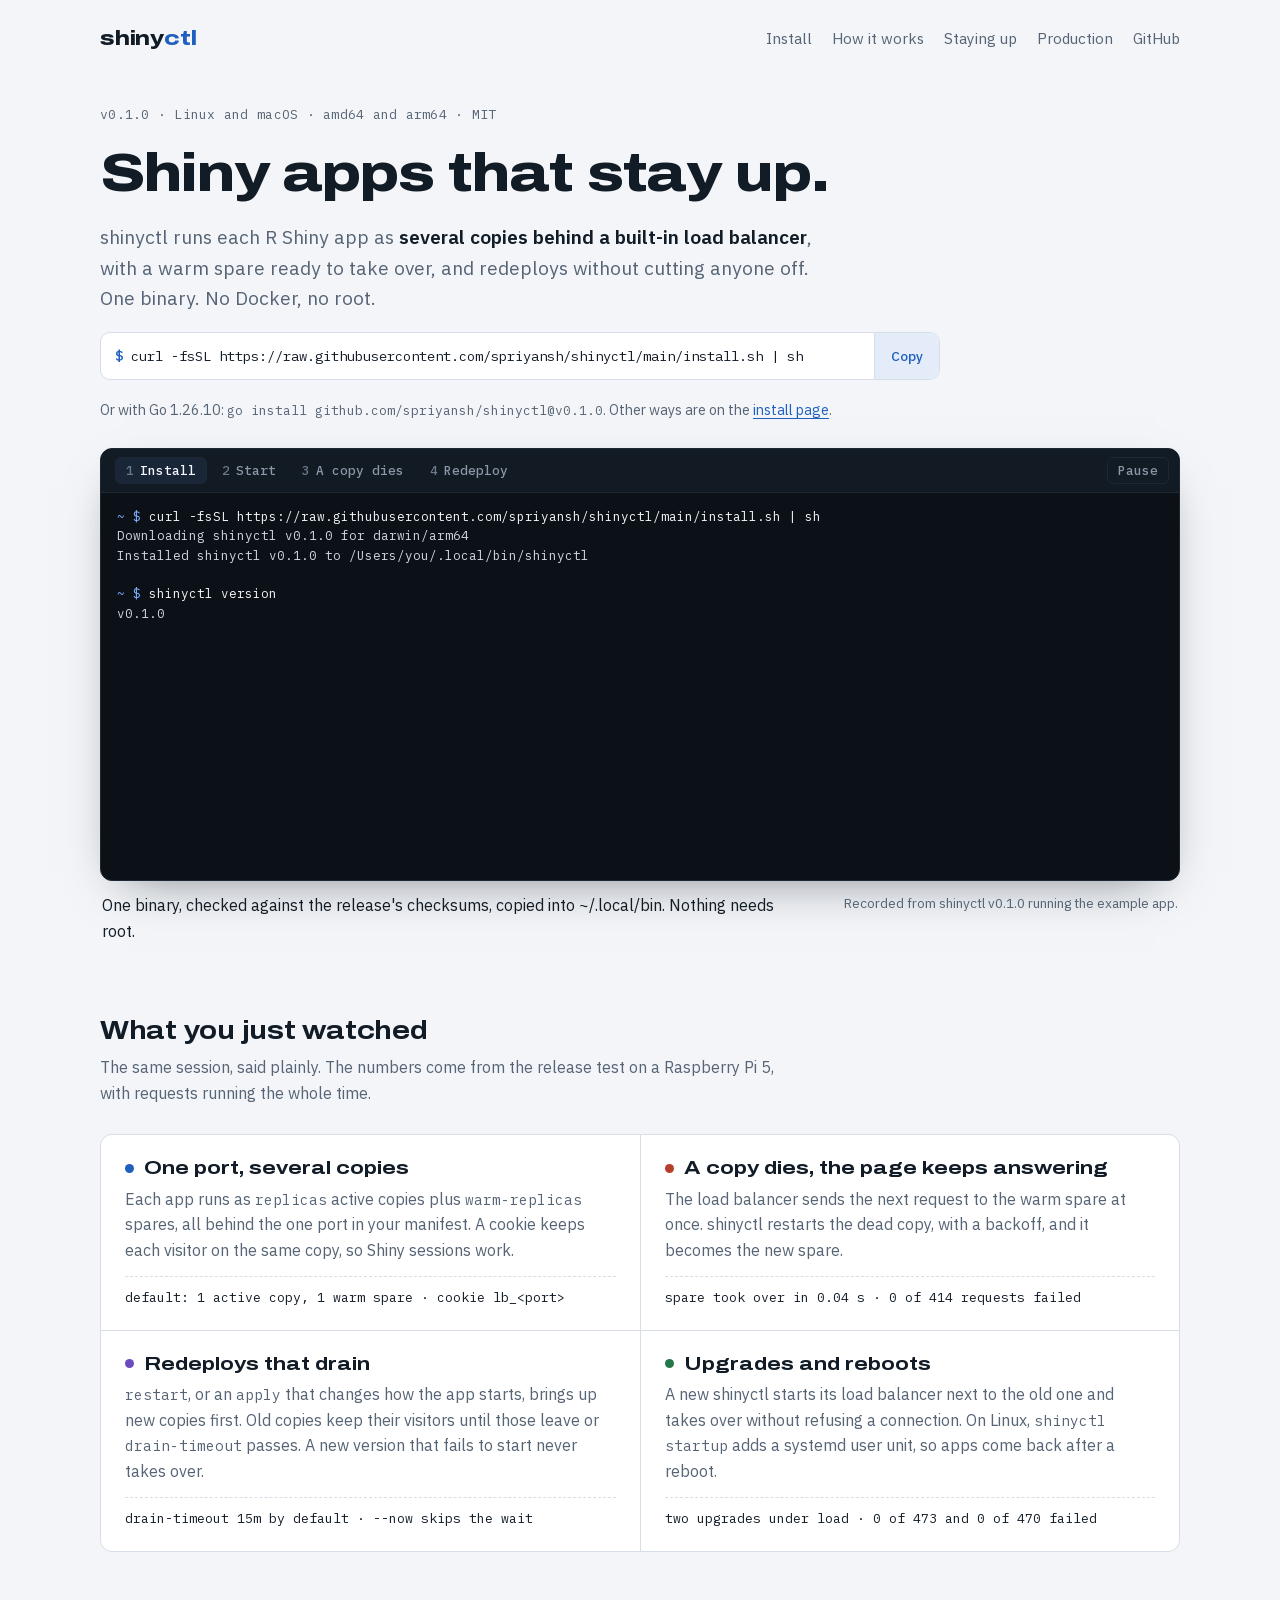
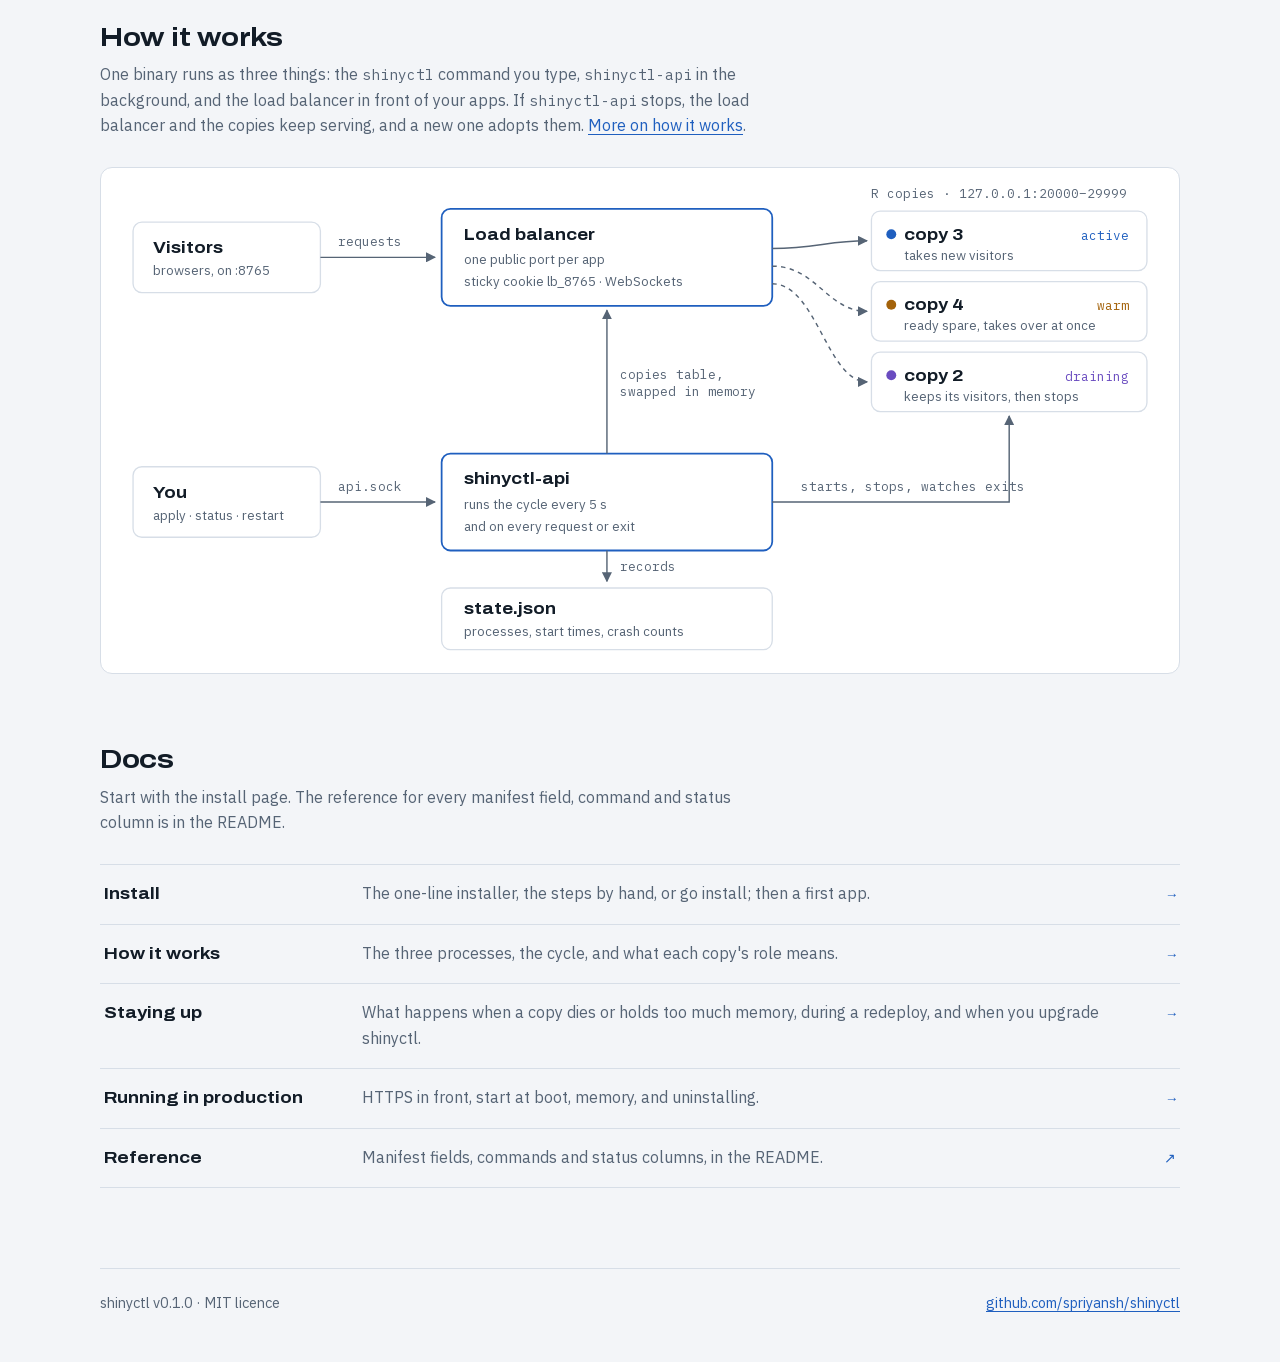
==== commit ea9674ca: "docs: explain max-memory on the site's Staying up page A section on a copy that holds too much memor" ====
--- a/site/index.html
+++ b/site/index.html
@@ -208,7 +208,7 @@
     <ul class="docs">
       <li><a href="install.html"><b>Install</b><span>The one-line installer, the steps by hand, or go install; then a first app.</span><i>→</i></a></li>
       <li><a href="how-it-works.html"><b>How it works</b><span>The three processes, the cycle, and what each copy's role means.</span><i>→</i></a></li>
-      <li><a href="staying-up.html"><b>Staying up</b><span>What happens when a copy dies, during a redeploy, and when you upgrade shinyctl.</span><i>→</i></a></li>
+      <li><a href="staying-up.html"><b>Staying up</b><span>What happens when a copy dies or holds too much memory, during a redeploy, and when you upgrade shinyctl.</span><i>→</i></a></li>
       <li><a href="production.html"><b>Running in production</b><span>HTTPS in front, start at boot, memory, and uninstalling.</span><i>→</i></a></li>
       <li><a href="https://github.com/spriyansh/shinyctl#manifest"><b>Reference</b><span>Manifest fields, commands and status columns, in the README.</span><i>↗</i></a></li>
     </ul>
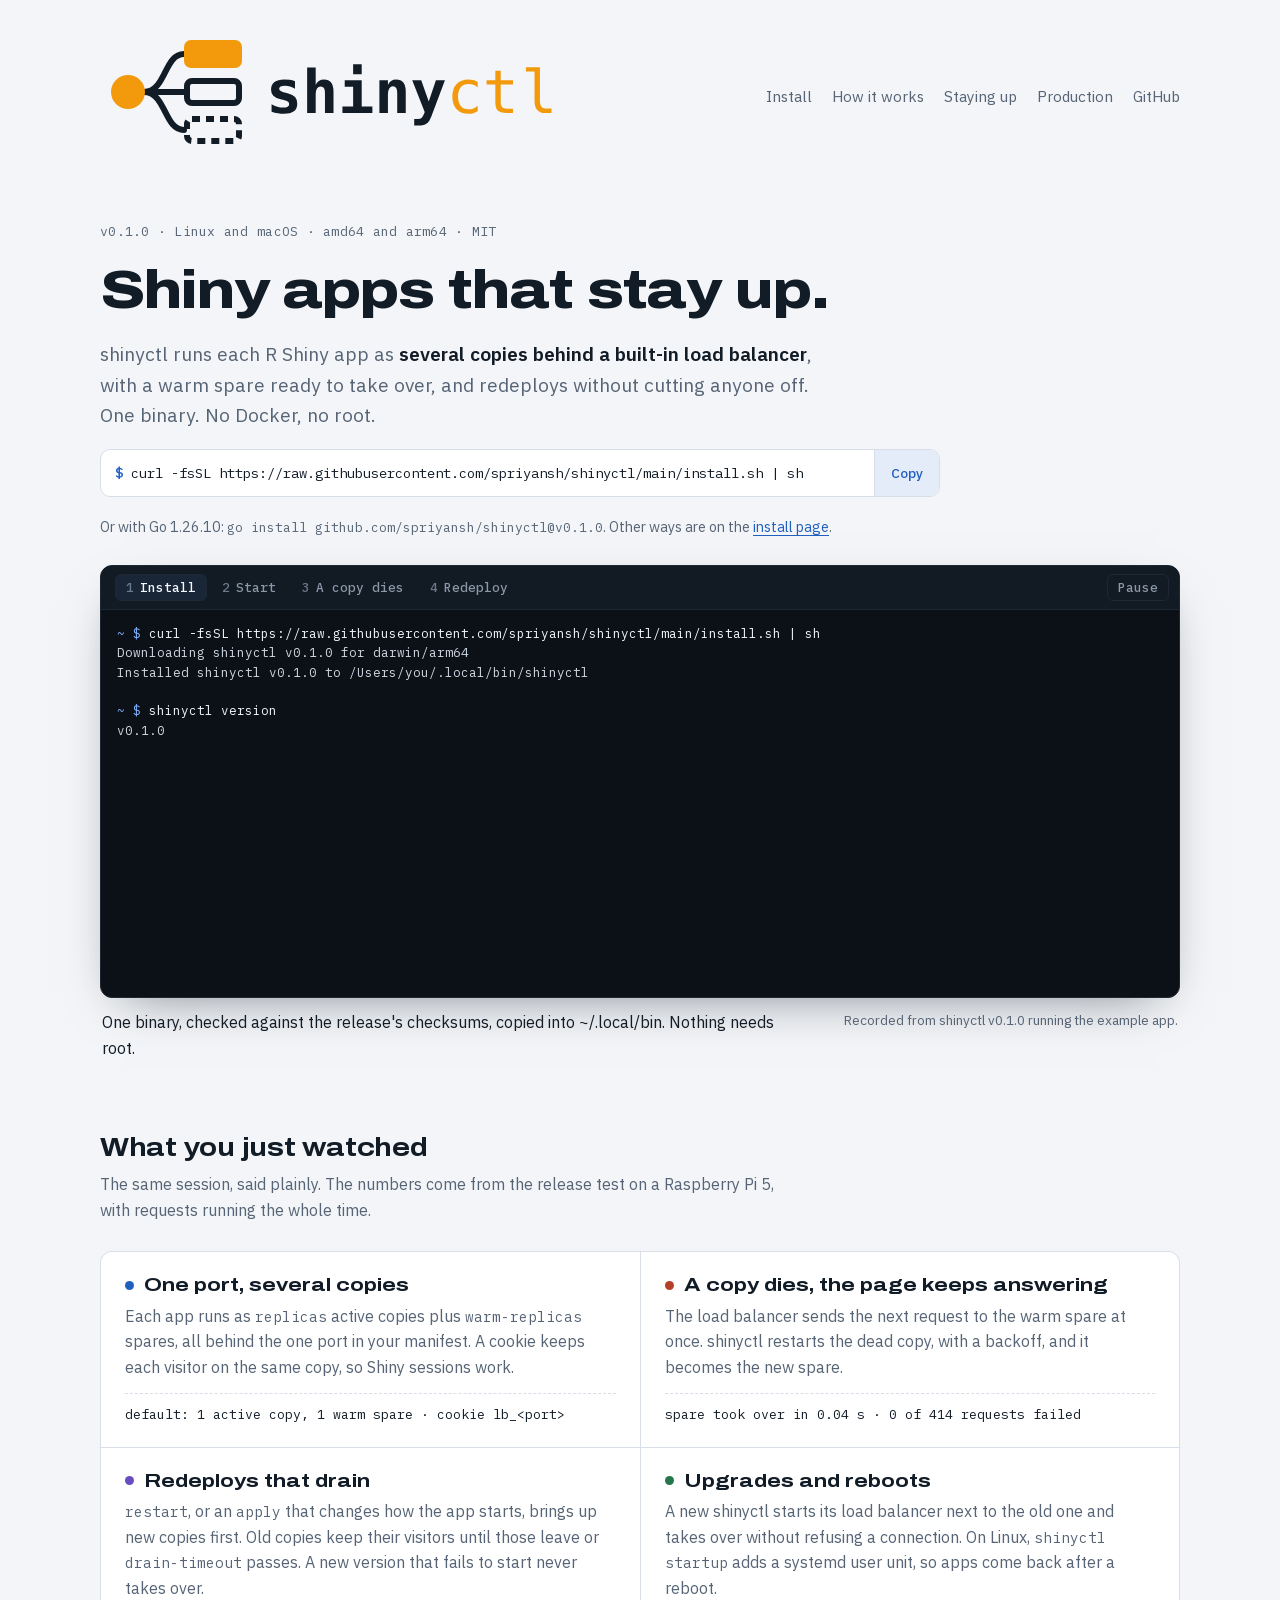
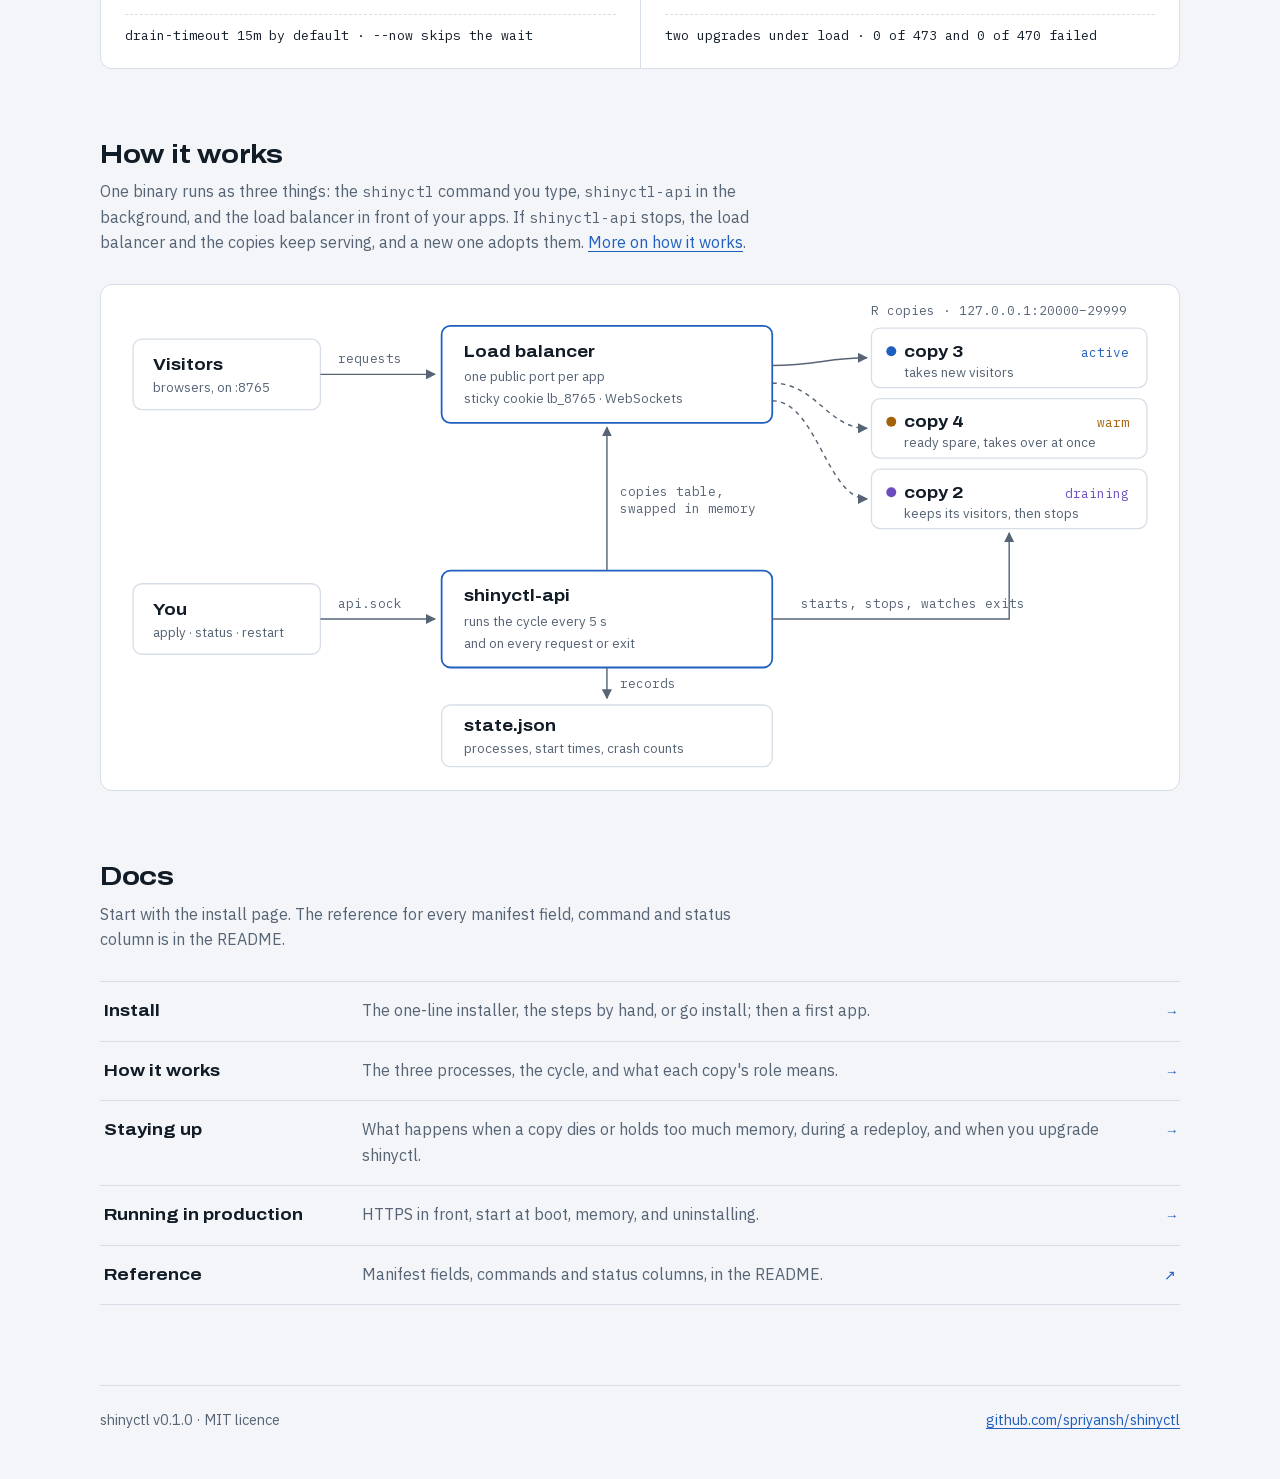
==== commit 17ae4cd1: "site: let links to the pages unfurl with the logo Each page names its canonical URL, Open Graph titl" ====
--- a/site/index.html
+++ b/site/index.html
@@ -5,9 +5,19 @@
 <meta name="viewport" content="width=device-width, initial-scale=1, viewport-fit=cover">
 <title>shinyctl: Shiny apps that stay up</title>
 <meta name="description" content="shinyctl runs each R Shiny app as several copies behind a built-in load balancer, with a warm spare and redeploys that don't cut visitors off. One binary for Linux and macOS, no Docker, no root.">
+<link rel="canonical" href="https://spriyansh.github.io/shinyctl/">
+<meta property="og:type" content="website">
+<meta property="og:site_name" content="shinyctl">
+<meta property="og:url" content="https://spriyansh.github.io/shinyctl/">
 <meta property="og:title" content="shinyctl: Shiny apps that stay up">
 <meta property="og:description" content="Several copies of each Shiny app behind a built-in load balancer, warm spares, and redeploys that don't cut visitors off. One binary, no Docker.">
+<meta property="og:image" content="https://spriyansh.github.io/shinyctl/assets/social.png">
+<meta property="og:image:width" content="1200">
+<meta property="og:image:height" content="630">
+<meta property="og:image:alt" content="The shinyctl logo and the line: Shiny apps that stay up.">
+<meta name="twitter:card" content="summary_large_image">
 <link rel="icon" href="assets/favicon.svg" type="image/svg+xml">
+<link rel="apple-touch-icon" href="assets/apple-touch-icon.png">
 <link rel="preload" href="assets/fonts/archivo-latin.woff2" as="font" type="font/woff2" crossorigin>
 <link rel="stylesheet" href="assets/site.css">
 <script src="assets/site.js" defer></script>
@@ -15,7 +25,7 @@
 <body>
 <div class="wrap">
 <header class="top">
-  <a class="mark" href="index.html">shiny<span>ctl</span></a>
+  <a class="mark" href="index.html" aria-label="shinyctl home"><picture><source srcset="assets/logo-dark.svg" media="(prefers-color-scheme: dark)"><img src="assets/logo.svg" alt="shinyctl" width="470" height="140"></picture></a>
   <nav class="nav" aria-label="Site">
     <a href="install.html">Install</a>
     <a href="how-it-works.html">How it works</a>
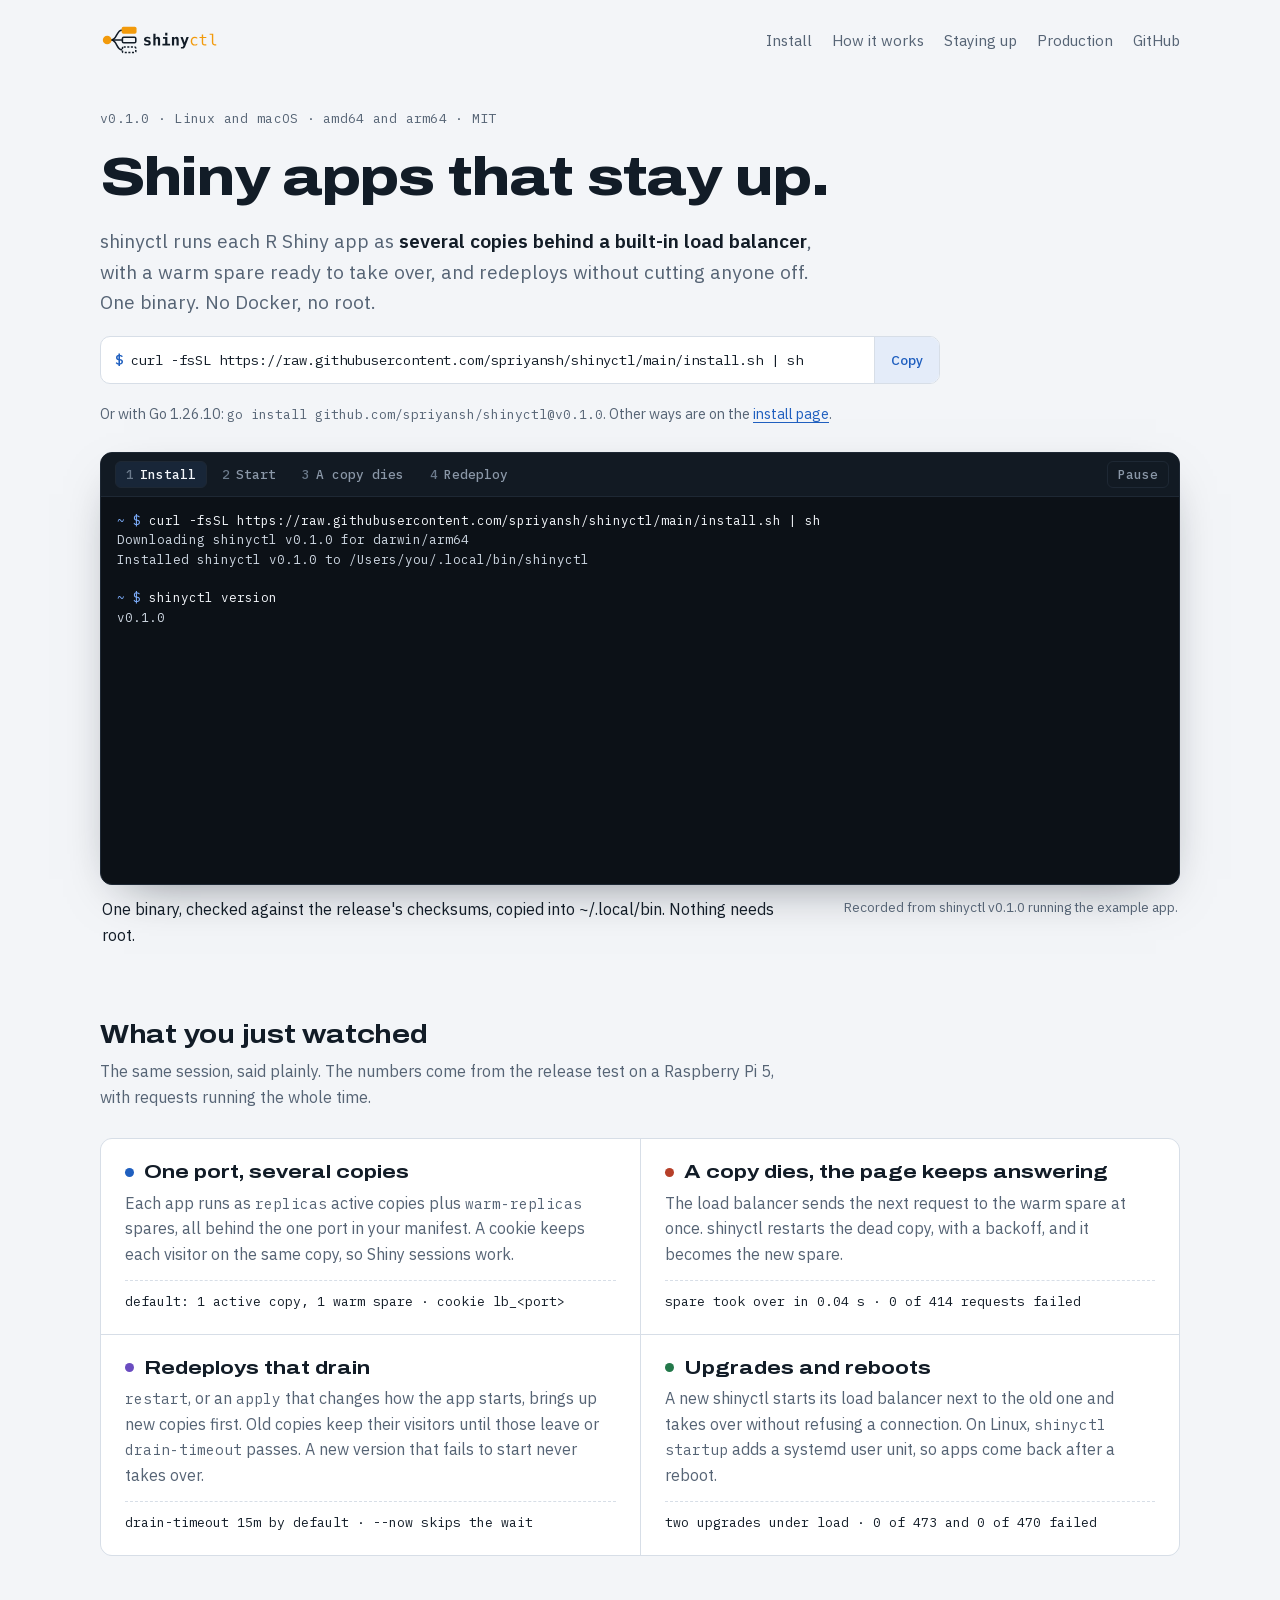
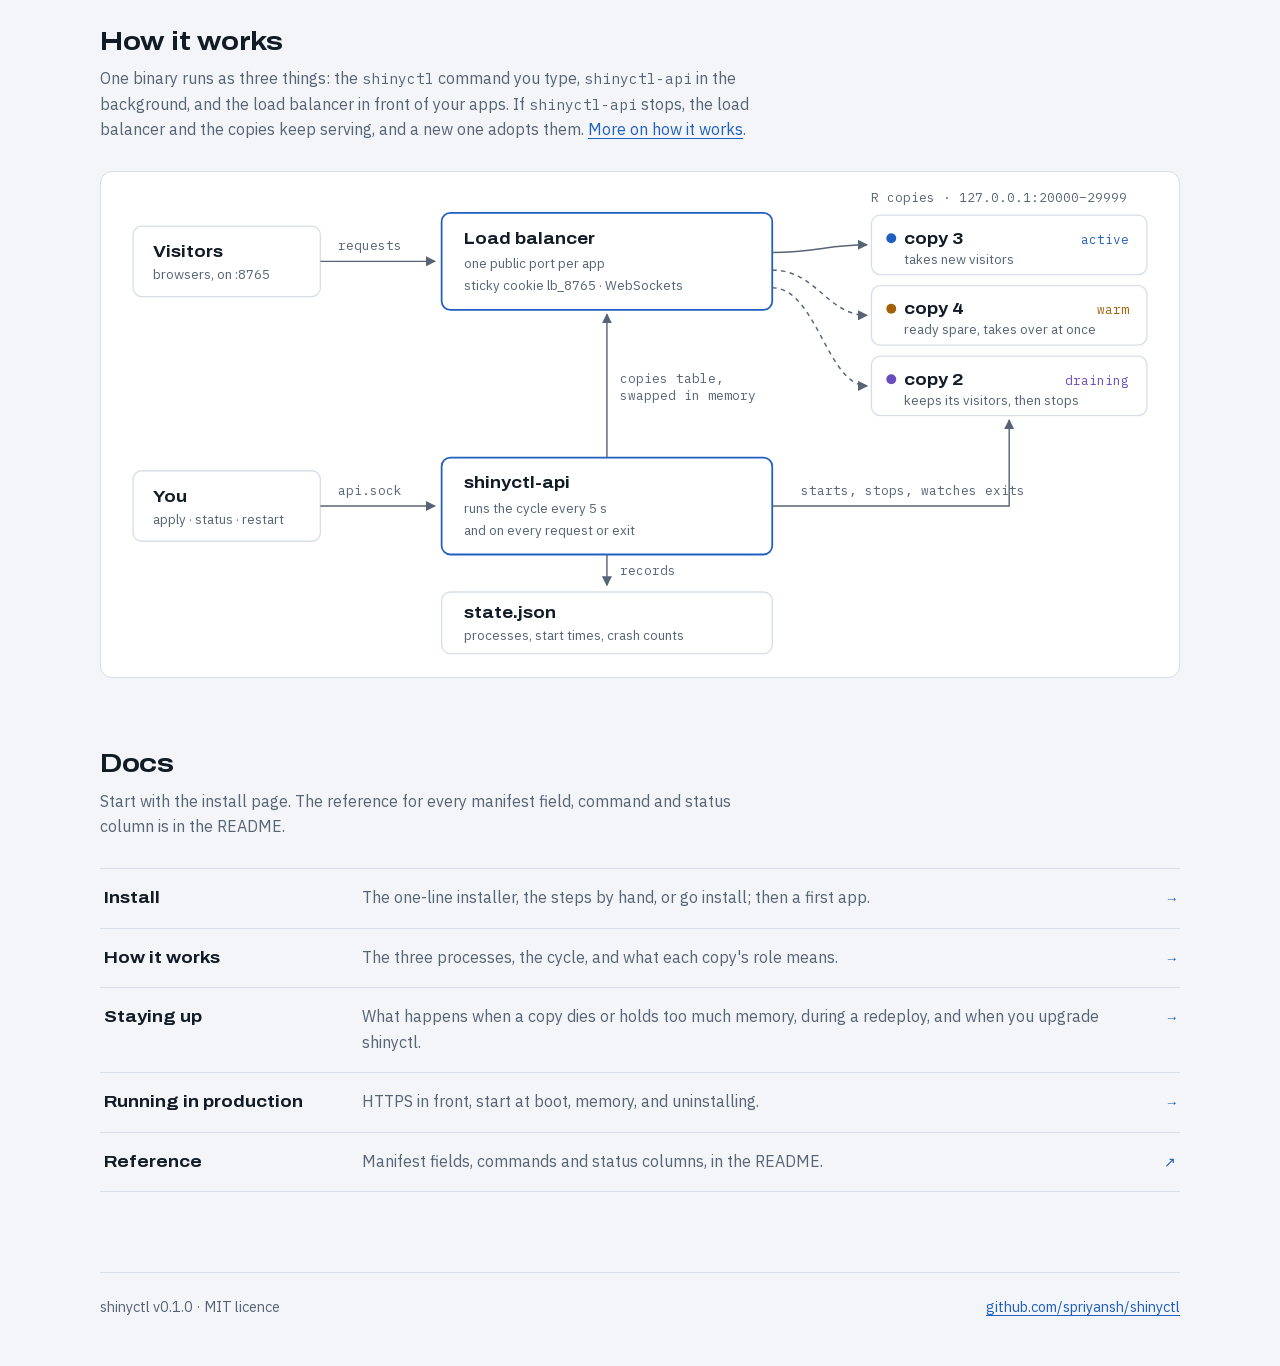
==== commit 1dc1a629: "site: show the logo in the header A picture element picks the dark variant when the viewer prefers d" ====
--- a/site/index.html
+++ b/site/index.html
@@ -5,19 +5,9 @@
 <meta name="viewport" content="width=device-width, initial-scale=1, viewport-fit=cover">
 <title>shinyctl: Shiny apps that stay up</title>
 <meta name="description" content="shinyctl runs each R Shiny app as several copies behind a built-in load balancer, with a warm spare and redeploys that don't cut visitors off. One binary for Linux and macOS, no Docker, no root.">
-<link rel="canonical" href="https://spriyansh.github.io/shinyctl/">
-<meta property="og:type" content="website">
-<meta property="og:site_name" content="shinyctl">
-<meta property="og:url" content="https://spriyansh.github.io/shinyctl/">
 <meta property="og:title" content="shinyctl: Shiny apps that stay up">
 <meta property="og:description" content="Several copies of each Shiny app behind a built-in load balancer, warm spares, and redeploys that don't cut visitors off. One binary, no Docker.">
-<meta property="og:image" content="https://spriyansh.github.io/shinyctl/assets/social.png">
-<meta property="og:image:width" content="1200">
-<meta property="og:image:height" content="630">
-<meta property="og:image:alt" content="The shinyctl logo and the line: Shiny apps that stay up.">
-<meta name="twitter:card" content="summary_large_image">
 <link rel="icon" href="assets/favicon.svg" type="image/svg+xml">
-<link rel="apple-touch-icon" href="assets/apple-touch-icon.png">
 <link rel="preload" href="assets/fonts/archivo-latin.woff2" as="font" type="font/woff2" crossorigin>
 <link rel="stylesheet" href="assets/site.css">
 <script src="assets/site.js" defer></script>
--- a/site/assets/site.css
+++ b/site/assets/site.css
@@ -98,8 +98,8 @@
 
 /* Header and footer, the same on every page */
 .top { display: flex; align-items: center; justify-content: space-between; gap: 12px 24px; padding-block: 22px; flex-wrap: wrap; }
-.mark { font-family: var(--display); font-stretch: 125%; font-weight: 800; font-size: 1.25rem; letter-spacing: -0.01em; color: var(--ink); text-decoration: none; }
-.mark span { color: var(--accent); }
+.mark { display: block; line-height: 0; }
+.mark img { display: block; height: 36px; width: auto; }
 .nav { display: flex; align-items: center; gap: 6px 20px; flex-wrap: wrap; font-size: 0.95rem; }
 .nav a { color: var(--muted); text-decoration: none; }
 .nav a:hover, .nav a[aria-current="page"] { color: var(--ink); }
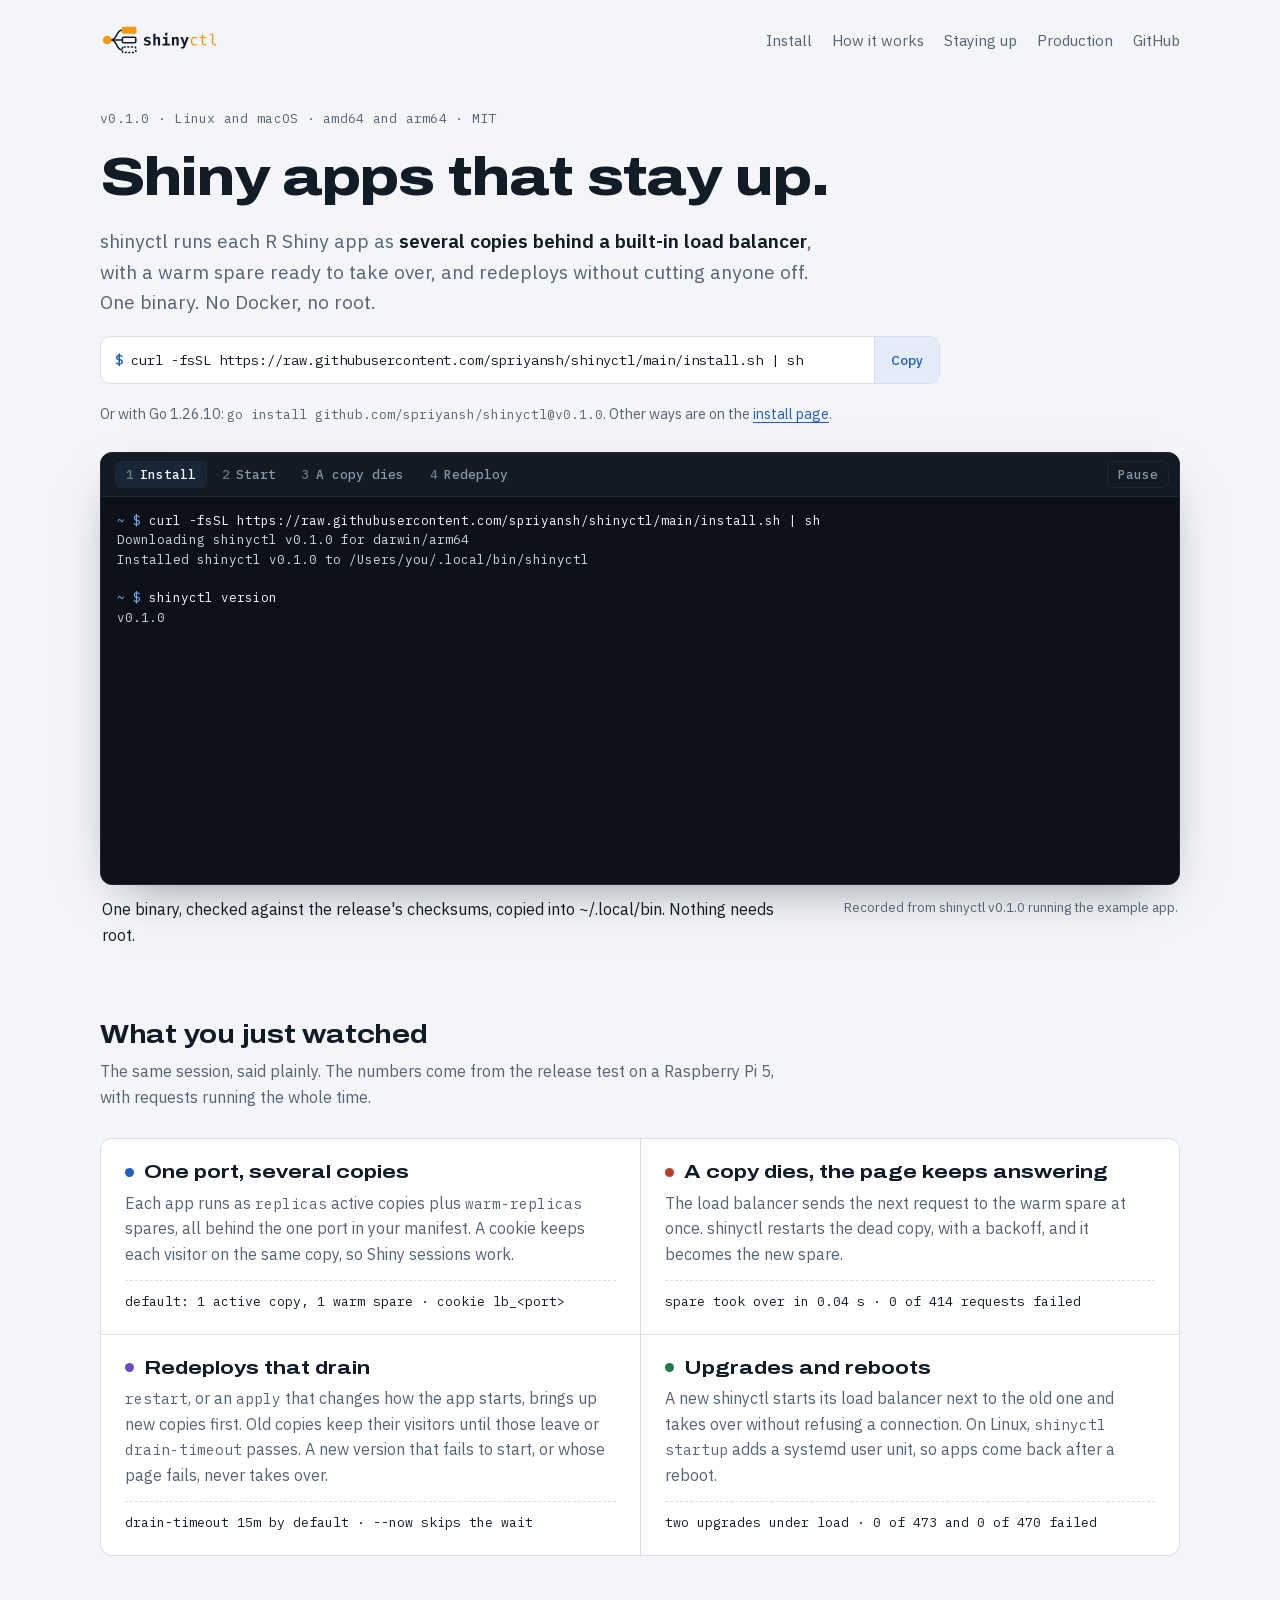
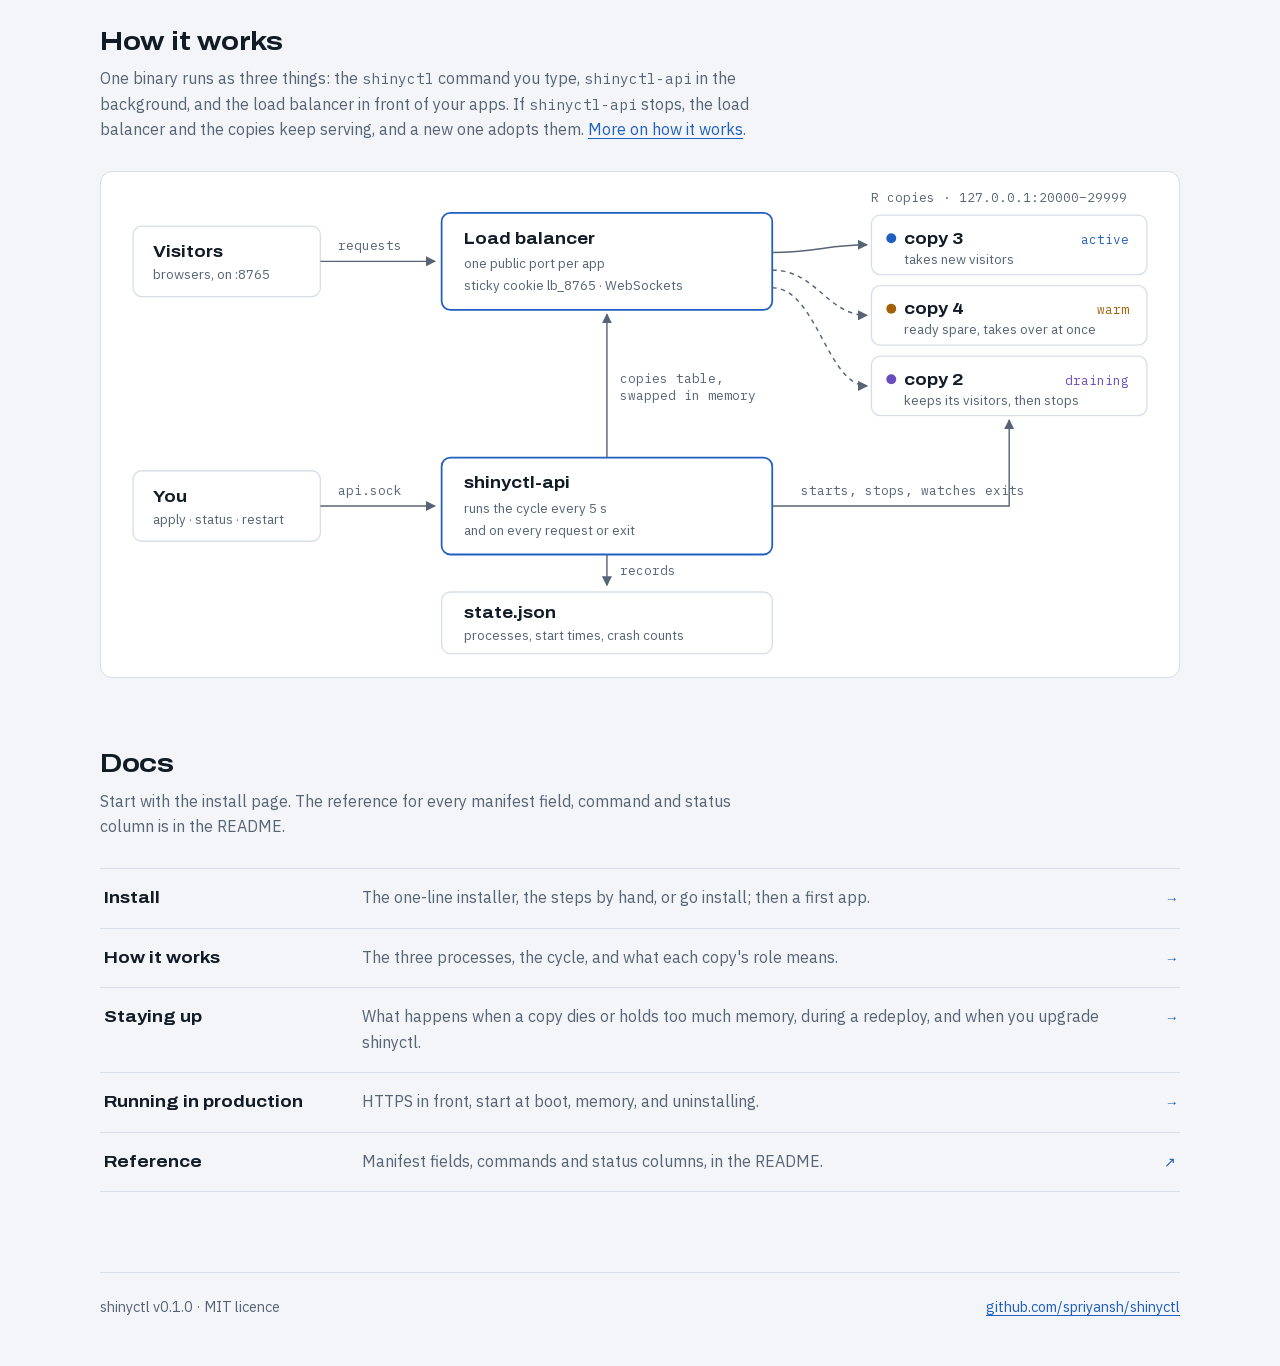
==== commit 105a803b: "docs: say on the site that a copy is ready once its page answers" ====
--- a/site/index.html
+++ b/site/index.html
@@ -5,9 +5,19 @@
 <meta name="viewport" content="width=device-width, initial-scale=1, viewport-fit=cover">
 <title>shinyctl: Shiny apps that stay up</title>
 <meta name="description" content="shinyctl runs each R Shiny app as several copies behind a built-in load balancer, with a warm spare and redeploys that don't cut visitors off. One binary for Linux and macOS, no Docker, no root.">
+<link rel="canonical" href="https://spriyansh.github.io/shinyctl/">
+<meta property="og:type" content="website">
+<meta property="og:site_name" content="shinyctl">
+<meta property="og:url" content="https://spriyansh.github.io/shinyctl/">
 <meta property="og:title" content="shinyctl: Shiny apps that stay up">
 <meta property="og:description" content="Several copies of each Shiny app behind a built-in load balancer, warm spares, and redeploys that don't cut visitors off. One binary, no Docker.">
+<meta property="og:image" content="https://spriyansh.github.io/shinyctl/assets/social.png">
+<meta property="og:image:width" content="1200">
+<meta property="og:image:height" content="630">
+<meta property="og:image:alt" content="The shinyctl logo and the line: Shiny apps that stay up.">
+<meta name="twitter:card" content="summary_large_image">
 <link rel="icon" href="assets/favicon.svg" type="image/svg+xml">
+<link rel="apple-touch-icon" href="assets/apple-touch-icon.png">
 <link rel="preload" href="assets/fonts/archivo-latin.woff2" as="font" type="font/woff2" crossorigin>
 <link rel="stylesheet" href="assets/site.css">
 <script src="assets/site.js" defer></script>
@@ -74,7 +84,7 @@
       </article>
       <article class="fact">
         <h3><span class="dot drain"></span>Redeploys that drain</h3>
-        <p><code>restart</code>, or an <code>apply</code> that changes how the app starts, brings up new copies first. Old copies keep their visitors until those leave or <code>drain-timeout</code> passes. A new version that fails to start never takes over.</p>
+        <p><code>restart</code>, or an <code>apply</code> that changes how the app starts, brings up new copies first. Old copies keep their visitors until those leave or <code>drain-timeout</code> passes. A new version that fails to start, or whose page fails, never takes over.</p>
         <p class="measure">drain-timeout 15m by default · --now skips the wait</p>
       </article>
       <article class="fact">
